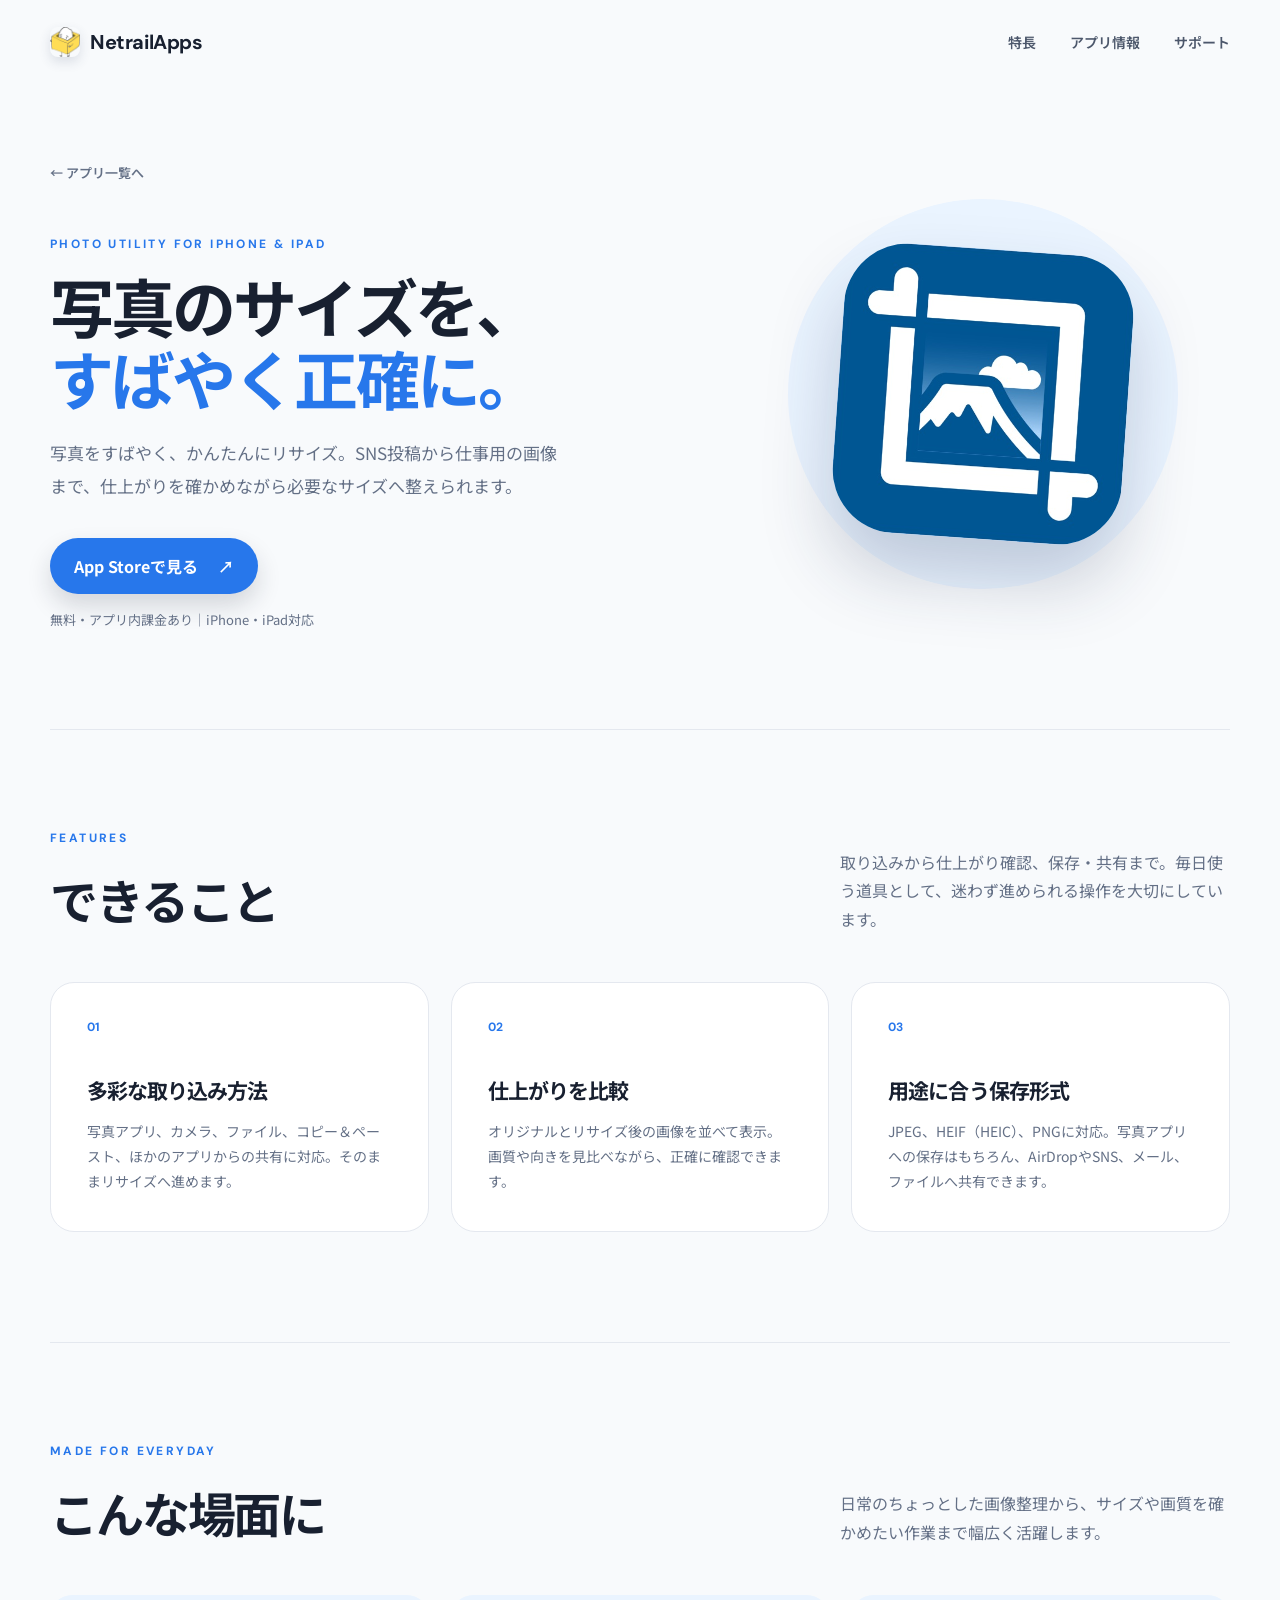
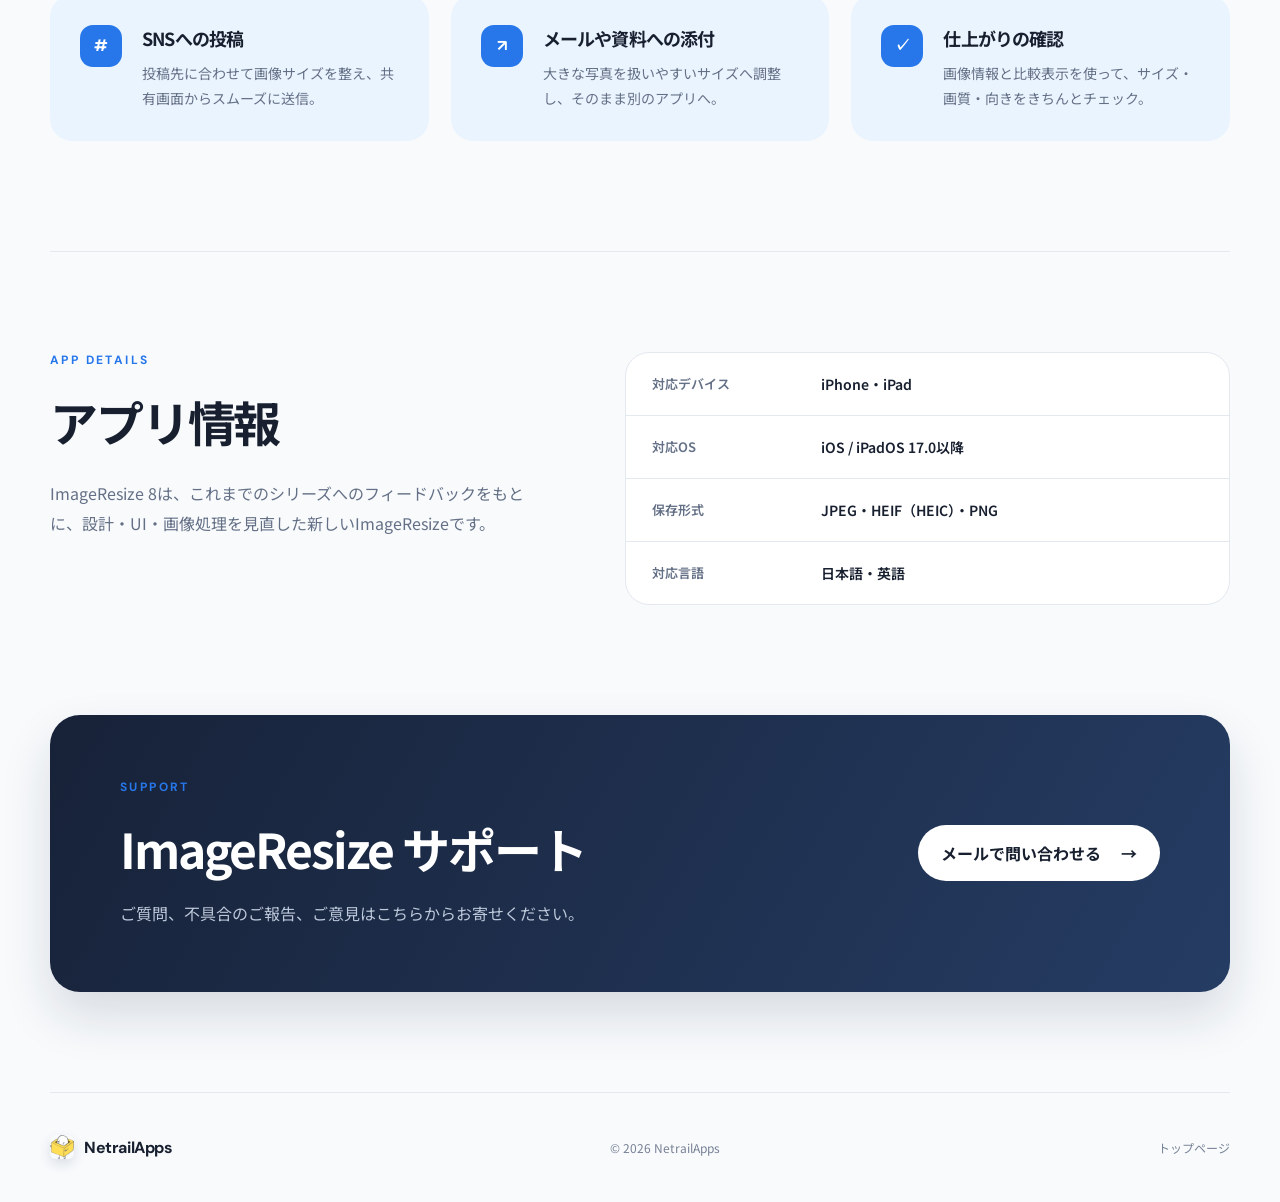
==== imageresize/index.html @ bcb74b43 "初期バージョン" ====
<!doctype html>
<html lang="ja">
  <head>
    <meta charset="utf-8" />
    <meta name="viewport" content="width=device-width, initial-scale=1" />
    <meta name="description" content="ImageResizeの製品情報とサポート。写真をすばやく、かんたんにリサイズできるiPhone・iPadアプリです。" />
    <meta name="theme-color" content="#f8fafc" />
    <title>ImageResize — NetrailApps</title>
    <link rel="icon" href="../favicon.svg" type="image/svg+xml" />
    <link rel="preconnect" href="https://fonts.googleapis.com" />
    <link rel="preconnect" href="https://fonts.gstatic.com" crossorigin />
    <link href="https://fonts.googleapis.com/css2?family=DM+Sans:wght@500;600;700&family=Noto+Sans+JP:wght@400;500;600;700&display=swap" rel="stylesheet" />
    <link rel="stylesheet" href="../css/style.css" />
  </head>
  <body class="product-page product-blue">
    <header class="site-header">
      <a class="brand" href="../" aria-label="NetrailApps トップページ">
        <img class="brand-mark" src="../assets/netrailapps-github-icon.png" alt="" width="256" height="256" />
        <span>NetrailApps</span>
      </a>
      <nav aria-label="ページナビゲーション">
        <a href="#features">特長</a>
        <a href="#details">アプリ情報</a>
        <a href="#support">サポート</a>
      </nav>
    </header>

    <main>
      <section class="product-hero">
        <div class="product-copy">
          <a class="back-link" href="../">← アプリ一覧へ</a>
          <p class="eyebrow">Photo utility for iPhone &amp; iPad</p>
          <h1>写真のサイズを、<br /><span>すばやく正確に。</span></h1>
          <p class="lead">写真をすばやく、かんたんにリサイズ。SNS投稿から仕事用の画像まで、仕上がりを確かめながら必要なサイズへ整えられます。</p>
          <a class="primary-button" href="https://apps.apple.com/jp/app/id596254725" target="_blank" rel="noreferrer">App Storeで見る <span aria-hidden="true">↗</span></a>
          <p class="store-note">無料・アプリ内課金あり｜iPhone・iPad対応</p>
        </div>
        <div class="product-icon-wrap">
          <div class="product-glow"></div>
          <img class="product-icon" src="../assets/imageresize-icon.jpg" alt="ImageResize アプリアイコン" width="512" height="512" />
        </div>
      </section>

      <section class="feature-section" id="features">
        <div class="section-heading">
          <div><p class="eyebrow">Features</p><h2>できること</h2></div>
          <p>取り込みから仕上がり確認、保存・共有まで。毎日使う道具として、迷わず進められる操作を大切にしています。</p>
        </div>
        <div class="feature-grid">
          <article><span>01</span><h3>多彩な取り込み方法</h3><p>写真アプリ、カメラ、ファイル、コピー＆ペースト、ほかのアプリからの共有に対応。そのままリサイズへ進めます。</p></article>
          <article><span>02</span><h3>仕上がりを比較</h3><p>オリジナルとリサイズ後の画像を並べて表示。画質や向きを見比べながら、正確に確認できます。</p></article>
          <article><span>03</span><h3>用途に合う保存形式</h3><p>JPEG、HEIF（HEIC）、PNGに対応。写真アプリへの保存はもちろん、AirDropやSNS、メール、ファイルへ共有できます。</p></article>
        </div>
      </section>

      <section class="usecase-section">
        <div class="section-heading">
          <div><p class="eyebrow">Made for everyday</p><h2>こんな場面に</h2></div>
          <p>日常のちょっとした画像整理から、サイズや画質を確かめたい作業まで幅広く活躍します。</p>
        </div>
        <div class="usecase-grid">
          <article><span aria-hidden="true">#</span><div><h3>SNSへの投稿</h3><p>投稿先に合わせて画像サイズを整え、共有画面からスムーズに送信。</p></div></article>
          <article><span aria-hidden="true">↗</span><div><h3>メールや資料への添付</h3><p>大きな写真を扱いやすいサイズへ調整し、そのまま別のアプリへ。</p></div></article>
          <article><span aria-hidden="true">✓</span><div><h3>仕上がりの確認</h3><p>画像情報と比較表示を使って、サイズ・画質・向きをきちんとチェック。</p></div></article>
        </div>
      </section>

      <section class="details-section" id="details">
        <div><p class="eyebrow">App details</p><h2>アプリ情報</h2><p>ImageResize 8は、これまでのシリーズへのフィードバックをもとに、設計・UI・画像処理を見直した新しいImageResizeです。</p></div>
        <dl class="app-details">
          <div><dt>対応デバイス</dt><dd>iPhone・iPad</dd></div>
          <div><dt>対応OS</dt><dd>iOS / iPadOS 17.0以降</dd></div>
          <div><dt>保存形式</dt><dd>JPEG・HEIF（HEIC）・PNG</dd></div>
          <div><dt>対応言語</dt><dd>日本語・英語</dd></div>
        </dl>
      </section>

      <section class="support-section" id="support">
        <div><p class="eyebrow">Support</p><h2>ImageResize サポート</h2><p>ご質問、不具合のご報告、ご意見はこちらからお寄せください。</p></div>
        <a class="secondary-button" href="mailto:netrailapps@gmail.com?subject=ImageResizeについて">メールで問い合わせる <span aria-hidden="true">→</span></a>
      </section>
    </main>

    <footer>
      <a class="brand footer-brand" href="../"><img class="brand-mark" src="../assets/netrailapps-github-icon.png" alt="" width="256" height="256" /><span>NetrailApps</span></a>
      <p>© 2026 NetrailApps</p>
      <a href="../">トップページ</a>
    </footer>
  </body>
</html>
---- css/style.css ----
:root {
  --ink: #182030;
  --muted: #647086;
  --line: #e4e8ef;
  --blue: #2777eb;
  --purple: #7255df;
  --paper: #f8fafc;
}

* { box-sizing: border-box; }
html { scroll-behavior: smooth; }
body {
  margin: 0;
  color: var(--ink);
  background: var(--paper);
  font-family: "Noto Sans JP", sans-serif;
  -webkit-font-smoothing: antialiased;
}
a { color: inherit; }

.site-header, main, footer { width: min(1180px, calc(100% - 48px)); margin-inline: auto; }
.site-header {
  height: 84px;
  display: flex;
  align-items: center;
  justify-content: space-between;
}
.brand {
  display: inline-flex;
  align-items: center;
  gap: 10px;
  text-decoration: none;
  font-family: "DM Sans", sans-serif;
  font-weight: 700;
  font-size: 20px;
  letter-spacing: -.4px;
}
.brand-mark {
  display: block;
  width: 30px;
  height: 30px;
  border-radius: 8px;
  object-fit: cover;
  box-shadow: 0 5px 12px rgba(52, 66, 96, .14);
}
nav { display: flex; gap: 34px; }
nav a { color: #4c576b; font-size: 14px; font-weight: 600; text-decoration: none; }
nav a:hover { color: var(--blue); }

.hero {
  min-height: 650px;
  display: grid;
  grid-template-columns: .95fr 1.05fr;
  align-items: center;
  padding: 56px 0 92px;
}
.eyebrow {
  margin: 0 0 18px;
  color: var(--blue);
  font-family: "DM Sans", sans-serif;
  font-size: 12px;
  font-weight: 700;
  letter-spacing: .2em;
  text-transform: uppercase;
}
h1, h2, h3 { margin-top: 0; letter-spacing: -.045em; }
h1 { margin-bottom: 24px; font-size: clamp(54px, 6vw, 82px); line-height: 1.12; }
h1 span { color: var(--blue); }
.lead { max-width: 510px; margin: 0 0 36px; color: var(--muted); font-size: 17px; line-height: 1.9; }
.primary-button, .secondary-button {
  display: inline-flex;
  align-items: center;
  gap: 20px;
  border-radius: 999px;
  font-weight: 700;
  text-decoration: none;
  transition: transform .2s ease, box-shadow .2s ease;
}
.primary-button { padding: 16px 24px; color: white; background: var(--ink); box-shadow: 0 12px 25px rgba(23, 32, 48, .16); }
.primary-button:hover, .secondary-button:hover { transform: translateY(-2px); }

.hero-art { position: relative; min-height: 490px; }
.hero-art::before {
  content: "";
  position: absolute;
  width: 410px;
  height: 410px;
  left: 50%; top: 50%;
  border-radius: 50%;
  background: radial-gradient(circle at 40% 35%, #eef6ff, #e6e4fb 70%);
  transform: translate(-50%, -50%);
  filter: drop-shadow(0 30px 40px rgba(72, 83, 142, .1));
}
.orbit { position: absolute; border: 1px solid rgba(74, 101, 174, .13); border-radius: 50%; }
.orbit-one { inset: 27px 55px 48px 55px; transform: rotate(-14deg); }
.orbit-two { inset: 65px 18px 10px 90px; transform: rotate(23deg); }
.phone {
  position: absolute;
  width: 205px;
  height: 410px;
  padding: 9px;
  border: 3px solid #172033;
  border-radius: 39px;
  background: #fff;
  box-shadow: 0 35px 55px rgba(31, 40, 80, .25);
}
.phone::before { content: ""; position: absolute; z-index: 2; top: 15px; left: 50%; width: 60px; height: 17px; border-radius: 12px; background: #172033; transform: translateX(-50%); }
.phone-back { left: 21%; top: 64px; transform: rotate(-13deg); }
.phone-front { left: 49%; top: 18px; transform: rotate(9deg); }
.phone-screen { position: relative; width: 100%; height: 100%; overflow: hidden; border-radius: 28px; background: #edf2f8; }
.landscape { background: linear-gradient(#79c8ef 0 54%, #f8c883 54%); }
.sun { position: absolute; top: 68px; right: 35px; width: 43px; height: 43px; border-radius: 50%; background: #fff3ae; box-shadow: 0 0 30px #fff3ae; }
.hill { position: absolute; width: 290px; height: 190px; border-radius: 50%; }
.hill-one { left: -105px; bottom: -55px; background: #5fa890; transform: rotate(12deg); }
.hill-two { right: -145px; bottom: -38px; background: #377c75; transform: rotate(-9deg); }
.mosaic { display: grid; grid-template-columns: 1fr 1fr; gap: 6px; padding: 6px; background: #fff; }
.mosaic i { border-radius: 11px; background: linear-gradient(145deg, #fb95ae, #f6c878); }
.mosaic i:nth-child(2) { background: linear-gradient(145deg, #70cfc6, #4c8bbf); }
.mosaic i:nth-child(3) { background: linear-gradient(145deg, #818ae4, #d6a4e6); }
.mosaic i:nth-child(4) { background: linear-gradient(145deg, #efb95a, #e67a6c); }
.spark { position: absolute; color: #ffc652; font-size: 34px; filter: drop-shadow(0 6px 8px rgba(222, 160, 36, .2)); }
.spark-one { left: 8%; top: 90px; }.spark-two { right: 5%; bottom: 80px; color: #7d69e5; font-size: 26px; }

.apps-section { padding: 105px 0 110px; border-top: 1px solid var(--line); }
.section-heading { display: flex; justify-content: space-between; align-items: end; gap: 30px; margin-bottom: 48px; }
.section-heading h2, .support-section h2 { margin-bottom: 0; font-size: clamp(34px, 4vw, 48px); }
.section-heading > p { max-width: 390px; margin: 0; color: var(--muted); line-height: 1.8; }
.app-grid { display: grid; grid-template-columns: repeat(2, 1fr); gap: 24px; }
.app-card { min-height: 305px; display: grid; grid-template-columns: 180px 1fr; align-items: center; gap: 35px; padding: 42px; border: 1px solid rgba(36, 50, 79, .05); border-radius: 28px; }
.app-card-blue { background: #edf5ff; }.app-card-purple { background: #f2effd; }
.app-card-green { background: #eaf8f3; }.app-card-orange { background: #fff4e8; }
.app-icon { display: block; width: 150px; height: 150px; border-radius: 35px; object-fit: cover; box-shadow: 0 20px 30px rgba(51, 78, 134, .19); }
.platform { margin: 0 0 7px; color: var(--blue); font-family: "DM Sans", sans-serif; font-size: 11px; font-weight: 700; letter-spacing: .12em; text-transform: uppercase; }
.app-card-purple .platform { color: var(--purple); }
.app-card-green .platform { color: #18816e; }.app-card-orange .platform { color: #c5682d; }
.placeholder-icon { display: grid; place-items: center; color: white; font-family: "DM Sans", sans-serif; font-size: 72px; font-weight: 700; }
.picfiler-icon { background: linear-gradient(145deg, #46bea3, #237e86); }
.markground-icon { background: linear-gradient(145deg, #f29a52, #d65b4c); }
.coming-soon { display: inline-block; padding: 5px 9px; border: 1px solid currentColor; border-radius: 999px; line-height: 1; }
.upcoming-card { border-style: dashed; }
.app-info h3 { margin-bottom: 12px; font-family: "DM Sans", sans-serif; font-size: 28px; }
.app-info > p:not(.platform) { margin: 0 0 23px; color: var(--muted); font-size: 14px; line-height: 1.75; }
.app-info a { font-size: 13px; font-weight: 700; text-decoration: none; }
.app-info a:hover { text-decoration: underline; }

.support-section { display: flex; align-items: center; justify-content: space-between; gap: 40px; margin-bottom: 100px; padding: 64px 70px; border-radius: 30px; color: white; background: linear-gradient(120deg, #172238, #253c63); box-shadow: 0 24px 50px rgba(24, 37, 63, .14); }
.support-section .eyebrow { color: #8abaff; }
.support-section h2 { margin-bottom: 16px; }
.support-section p:last-child { max-width: 570px; margin-bottom: 0; color: #bdc8da; line-height: 1.8; }
.secondary-button { flex: none; padding: 16px 23px; color: var(--ink); background: white; }
.secondary-button:hover { box-shadow: 0 12px 24px rgba(0,0,0,.18); }

footer { min-height: 110px; display: flex; align-items: center; justify-content: space-between; border-top: 1px solid var(--line); color: #778195; font-size: 12px; }
.footer-brand { color: var(--ink); font-size: 16px; }.footer-brand .brand-mark { width: 24px; height: 24px; border-radius: 6px; }
footer > a:last-child { text-decoration: none; } footer > a:last-child:hover { color: var(--blue); }
.footer-links { display: flex; gap: 22px; }
.footer-links a { text-decoration: none; }
.footer-links a:hover { color: var(--blue); }

/* Product pages */
.product-page { --product-color: var(--blue); --product-soft: #eaf4ff; }
.product-page.product-purple { --product-color: var(--purple); --product-soft: #f1edff; }
.product-page.product-green { --product-color: #18816e; --product-soft: #e3f6f1; }
.product-page.product-orange { --product-color: #c5682d; --product-soft: #fff0df; }
.product-page .eyebrow, .product-page h1 span { color: var(--product-color); }
.product-page .primary-button { background: var(--product-color); }
.store-note { margin: 16px 0 0; color: var(--muted); font-size: 13px; }
.product-hero {
  min-height: 610px;
  display: grid;
  grid-template-columns: 1fr .8fr;
  align-items: center;
  gap: 70px;
  padding: 75px 0 100px;
}
.product-copy { position: relative; z-index: 1; }
.back-link { display: inline-block; margin-bottom: 54px; color: var(--muted); font-size: 13px; font-weight: 600; text-decoration: none; }
.back-link:hover { color: var(--product-color); }
.product-hero h1 { font-size: clamp(48px, 5vw, 72px); }
.product-icon-wrap { position: relative; display: grid; min-height: 440px; place-items: center; }
.product-glow { position: absolute; width: 390px; height: 390px; border-radius: 50%; background: var(--product-soft); }
.product-icon { position: relative; width: min(290px, 68vw); height: auto; border-radius: 64px; box-shadow: 0 38px 70px rgba(32, 47, 82, .22); transform: rotate(4deg); }
.product-icon.placeholder-icon { aspect-ratio: 1; font-size: 140px; }
.status-pill { display: inline-flex; padding: 13px 23px; border: 1px solid var(--product-color); border-radius: 999px; color: var(--product-color); font-size: 13px; font-weight: 700; }
.preview-section { margin-bottom: 110px; padding: 72px; border: 1px dashed var(--line); border-radius: 28px; text-align: center; background: #fff; }
.preview-section h2 { margin-bottom: 18px; font-size: clamp(32px, 4vw, 44px); }
.preview-section > p:last-child { max-width: 650px; margin: 0 auto; color: var(--muted); line-height: 1.9; }
.feature-section { padding: 100px 0 110px; border-top: 1px solid var(--line); }
.feature-grid { display: grid; grid-template-columns: repeat(3, 1fr); gap: 22px; }
.feature-grid article { padding: 36px; border: 1px solid var(--line); border-radius: 24px; background: #fff; }
.feature-grid article > span { display: block; margin-bottom: 40px; color: var(--product-color); font-family: "DM Sans", sans-serif; font-size: 12px; font-weight: 700; }
.feature-grid h3 { margin-bottom: 14px; font-size: 21px; }
.feature-grid p { margin: 0; color: var(--muted); font-size: 14px; line-height: 1.8; }
.usecase-section { padding: 100px 0 110px; border-top: 1px solid var(--line); }
.usecase-grid { display: grid; grid-template-columns: repeat(3, 1fr); gap: 22px; }
.usecase-grid article { display: flex; gap: 20px; padding: 30px; border-radius: 22px; background: var(--product-soft); }
.usecase-grid article > span { display: grid; flex: 0 0 42px; width: 42px; height: 42px; place-items: center; border-radius: 13px; color: white; background: var(--product-color); font-family: "DM Sans", sans-serif; font-weight: 700; }
.usecase-grid h3 { margin-bottom: 10px; font-size: 18px; }
.usecase-grid p { margin: 0; color: var(--muted); font-size: 14px; line-height: 1.8; }
.recovery-note { margin: 24px 0 0; padding: 20px 24px; border: 1px solid color-mix(in srgb, var(--product-color) 18%, transparent); border-radius: 16px; color: var(--muted); background: white; font-size: 14px; line-height: 1.8; }
.recovery-note strong { color: var(--ink); }
.details-section { display: grid; grid-template-columns: .9fr 1.1fr; gap: 80px; align-items: start; padding: 100px 0 110px; border-top: 1px solid var(--line); }
.details-section h2 { margin-bottom: 22px; font-size: clamp(34px, 4vw, 48px); }
.details-section > div > p:last-child { margin: 0; color: var(--muted); line-height: 1.9; }
.app-details { margin: 0; border: 1px solid var(--line); border-radius: 24px; overflow: hidden; background: white; }
.app-details div { display: grid; grid-template-columns: 145px 1fr; gap: 24px; padding: 21px 26px; border-bottom: 1px solid var(--line); }
.app-details div:last-child { border-bottom: 0; }
.app-details dt { color: var(--muted); font-size: 13px; font-weight: 600; }
.app-details dd { margin: 0; font-size: 14px; font-weight: 600; }

/* Privacy policy */
.policy-document { width: min(840px, 100%); margin: 0 auto; padding: 82px 0 120px; }
.policy-heading { margin-bottom: 76px; }
.policy-heading .back-link { margin-bottom: 58px; }
.policy-heading h1 { margin-bottom: 28px; font-size: clamp(42px, 6vw, 66px); line-height: 1.2; }
.policy-heading > p:last-child { margin: 28px 0 0; color: var(--muted); font-size: 16px; line-height: 2; }
.policy-date { display: inline-flex; margin: 0; padding: 9px 14px; border-radius: 999px; color: var(--product-color); background: var(--product-soft); font-size: 13px; font-weight: 600; }
.policy-content { padding: 8px 64px 16px; border: 1px solid var(--line); border-radius: 30px; background: #fff; box-shadow: 0 24px 60px rgba(27, 46, 69, .06); }
.policy-content section { padding: 52px 0; border-bottom: 1px solid var(--line); scroll-margin-top: 24px; }
.policy-content section:last-child { border-bottom: 0; }
.policy-content h2 { margin-bottom: 24px; font-size: clamp(22px, 3vw, 28px); line-height: 1.5; letter-spacing: -.025em; }
.policy-content h2 span { display: block; margin-bottom: 8px; color: var(--product-color); font-family: "DM Sans", sans-serif; font-size: 12px; letter-spacing: .16em; }
.policy-content p, .policy-content li { color: #505d70; font-size: 16px; line-height: 2; }
.policy-content p { margin: 0 0 18px; }
.policy-content p:last-child { margin-bottom: 0; }
.policy-content ul { margin: 22px 0 26px; padding: 22px 24px 22px 48px; border-radius: 18px; background: var(--product-soft); }
.policy-content li + li { margin-top: 5px; }
.contact-details { margin: 28px 0 0; border-radius: 18px; background: var(--product-soft); }
.contact-details div { display: grid; grid-template-columns: 150px 1fr; gap: 20px; padding: 18px 22px; border-bottom: 1px solid rgba(24, 129, 110, .12); }
.contact-details div:last-child { border-bottom: 0; }
.contact-details dt { color: var(--muted); font-size: 14px; font-weight: 600; }
.contact-details dd { margin: 0; font-size: 15px; font-weight: 600; overflow-wrap: anywhere; }
.contact-details a { color: var(--product-color); }

@media (max-width: 900px) {
  .hero { grid-template-columns: 1fr; padding-top: 70px; text-align: center; }
  .hero-copy { position: relative; z-index: 3; }.lead { margin-inline: auto; }
  .hero-art { min-height: 510px; margin-top: 35px; }
  .app-grid { grid-template-columns: 1fr; }
  .app-card { grid-template-columns: 180px 1fr; }
  .product-hero { grid-template-columns: 1fr; gap: 30px; padding-top: 60px; text-align: center; }
  .product-hero .lead { margin-inline: auto; }
  .product-icon-wrap { min-height: 390px; order: -1; }
  .back-link { margin-bottom: 35px; }
  .feature-grid { grid-template-columns: 1fr; }
  .usecase-grid { grid-template-columns: 1fr; }
  .details-section { grid-template-columns: 1fr; gap: 40px; }
}
@media (max-width: 620px) {
  .site-header, main, footer { width: min(100% - 32px, 1180px); }
  .site-header { height: 72px; } nav { gap: 18px; } nav a { font-size: 13px; }
  .hero { min-height: auto; padding: 56px 0 68px; }
  h1 { font-size: 50px; }.lead { font-size: 15px; }
  .hero-art { min-height: 390px; transform: scale(.85); margin: 0 -30px -40px; }
  .phone { width: 170px; height: 340px; border-radius: 33px; }
  .phone-screen { border-radius: 23px; }.phone-back { left: 12%; }.phone-front { left: 47%; }
  .hero-art::before { width: 340px; height: 340px; }
  .apps-section { padding: 78px 0; }.section-heading { display: block; }.section-heading > p { margin-top: 18px; }
  .app-card { grid-template-columns: 1fr; gap: 28px; padding: 34px 28px; text-align: center; }
  .app-icon { width: 130px; height: 130px; margin-inline: auto; border-radius: 30px; }
  .support-section { align-items: flex-start; flex-direction: column; margin-bottom: 70px; padding: 45px 30px; }
  .product-hero { padding: 35px 0 75px; }
  .product-icon-wrap { min-height: 310px; }
  .product-glow { width: 290px; height: 290px; }
  .product-icon { width: 210px; border-radius: 47px; }
  .product-icon.placeholder-icon { font-size: 100px; }
  .product-hero h1 { font-size: 43px; }
  .preview-section { margin-bottom: 80px; padding: 48px 25px; }
  .feature-section { padding: 75px 0 80px; }
  .usecase-section, .details-section { padding: 75px 0 80px; }
  .feature-grid article { padding: 30px; }
  .usecase-grid article { padding: 26px; }
  .app-details div { grid-template-columns: 1fr; gap: 6px; }
  .policy-document { padding: 48px 0 80px; }
  .policy-heading { margin-bottom: 48px; }
  .policy-heading .back-link { margin-bottom: 38px; }
  .policy-heading h1 { font-size: 39px; }
  .policy-content { padding: 0 24px; border-radius: 22px; }
  .policy-content section { padding: 40px 0; }
  .policy-content p, .policy-content li { font-size: 15px; line-height: 1.9; }
  .policy-content ul { padding: 19px 18px 19px 40px; }
  .contact-details div { grid-template-columns: 1fr; gap: 5px; }
  .footer-links { gap: 14px; }
  footer { flex-wrap: wrap; gap: 16px; padding: 28px 0; }
}
@media (prefers-reduced-motion: reduce) { html { scroll-behavior: auto; } * { transition: none !important; } }
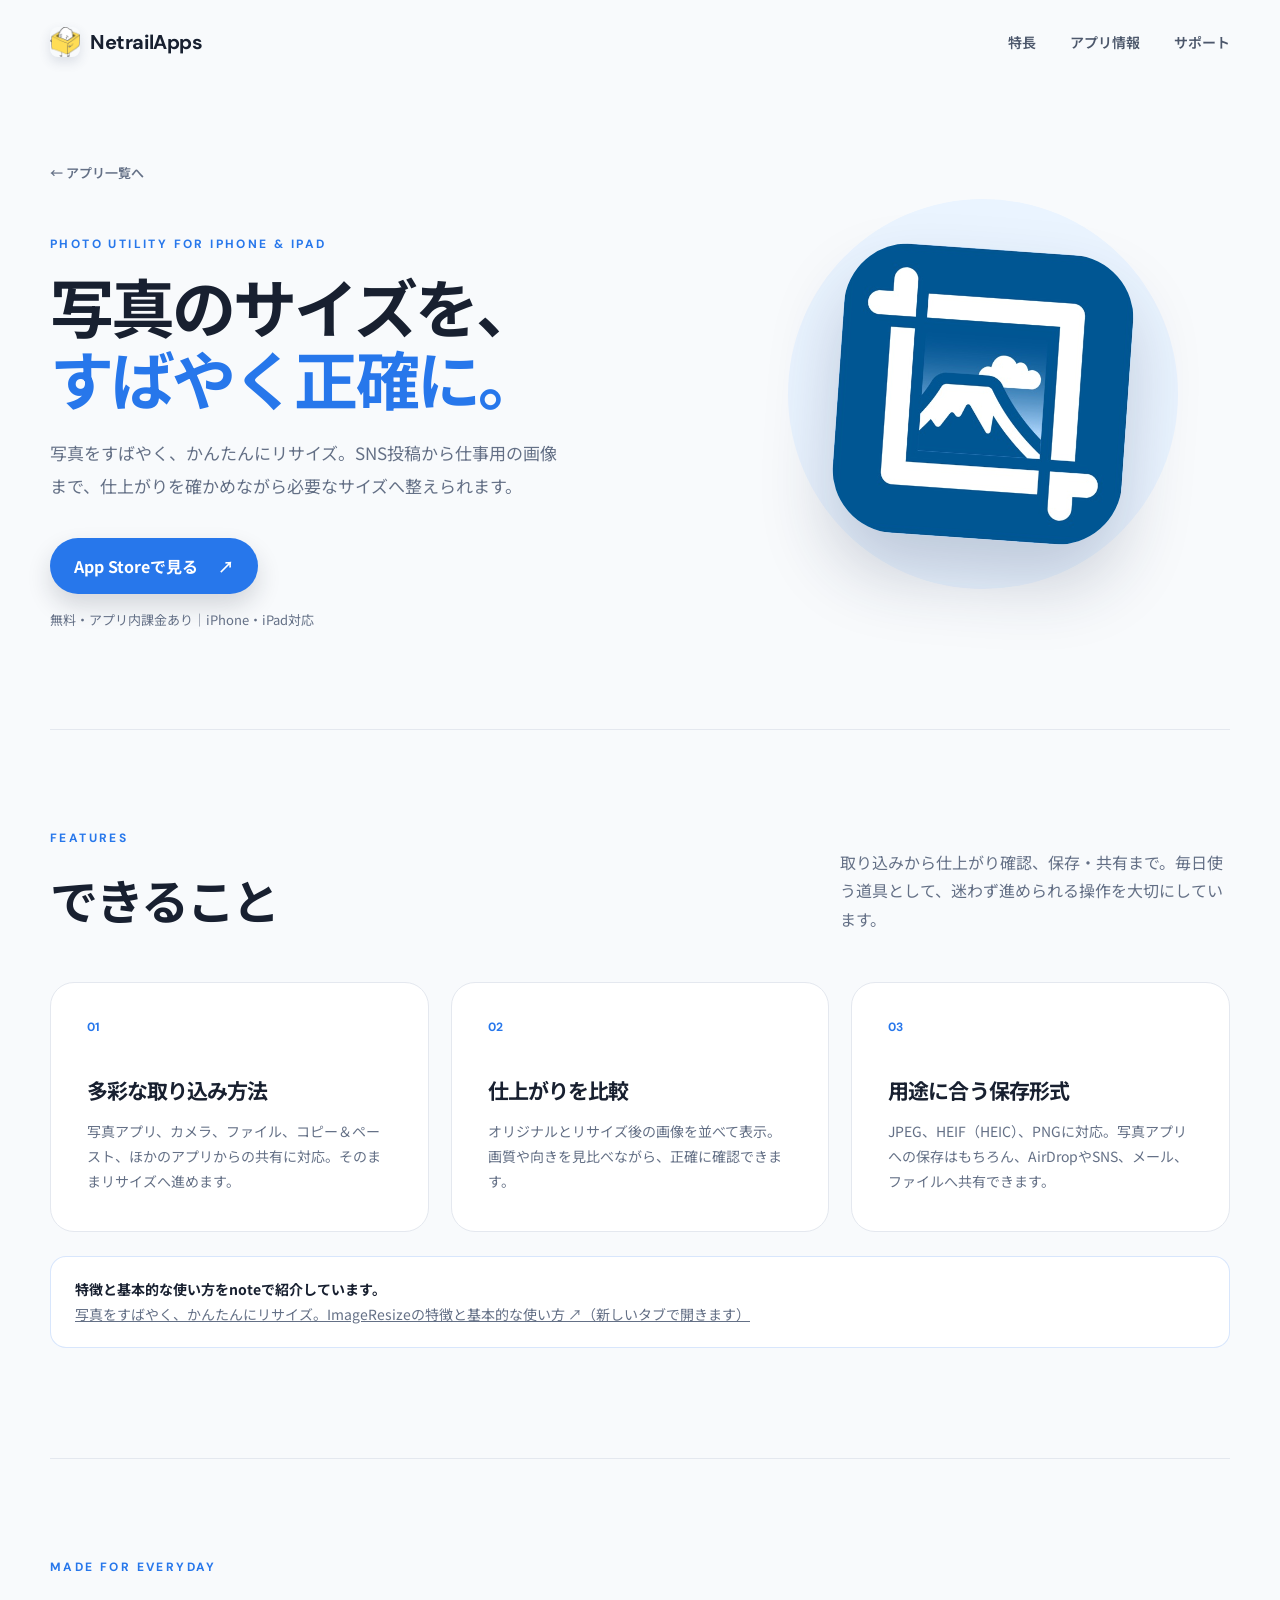
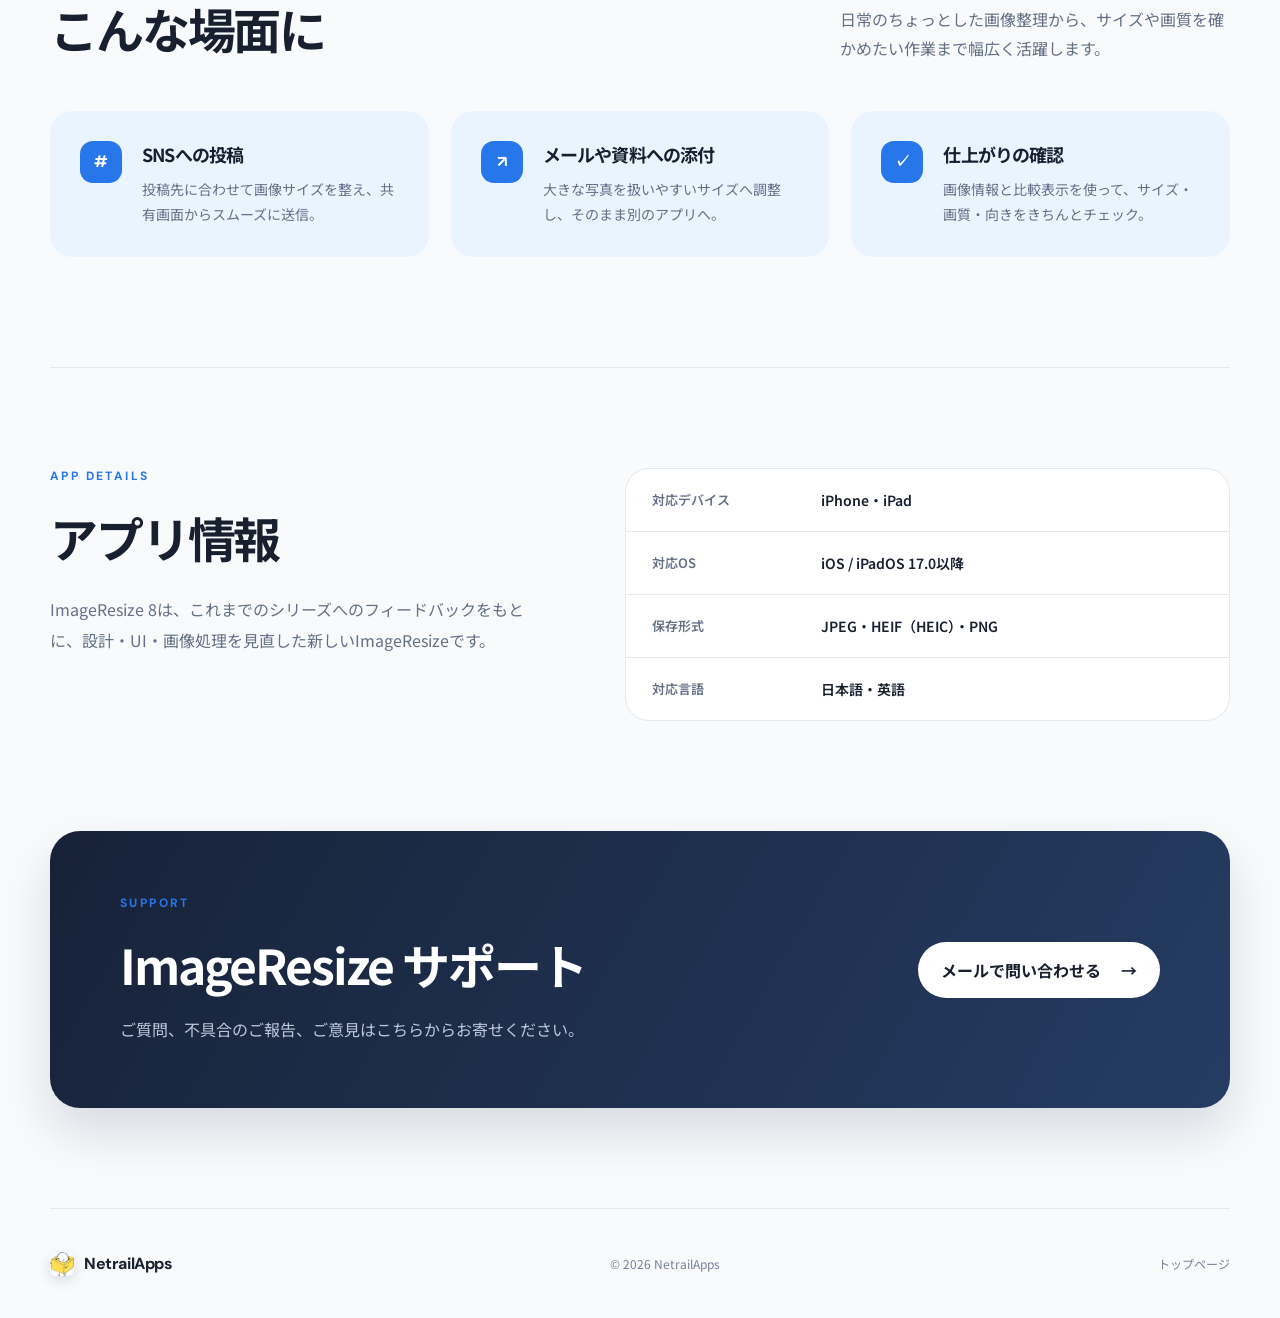
==== commit 678144ca: "PicFilerとImageResizeにnote紹介記事へのリンクを追加" ====
--- a/imageresize/index.html
+++ b/imageresize/index.html
@@ -51,6 +51,7 @@
           <article><span>02</span><h3>仕上がりを比較</h3><p>オリジナルとリサイズ後の画像を並べて表示。画質や向きを見比べながら、正確に確認できます。</p></article>
           <article><span>03</span><h3>用途に合う保存形式</h3><p>JPEG、HEIF（HEIC）、PNGに対応。写真アプリへの保存はもちろん、AirDropやSNS、メール、ファイルへ共有できます。</p></article>
         </div>
+        <p class="recovery-note"><strong>特徴と基本的な使い方をnoteで紹介しています。</strong><br /><a href="https://note.com/kona007/n/nf39aa50a2aaf" target="_blank" rel="noreferrer">写真をすばやく、かんたんにリサイズ。ImageResizeの特徴と基本的な使い方 <span aria-hidden="true">↗</span>（新しいタブで開きます）</a></p>
       </section>
 
       <section class="usecase-section">
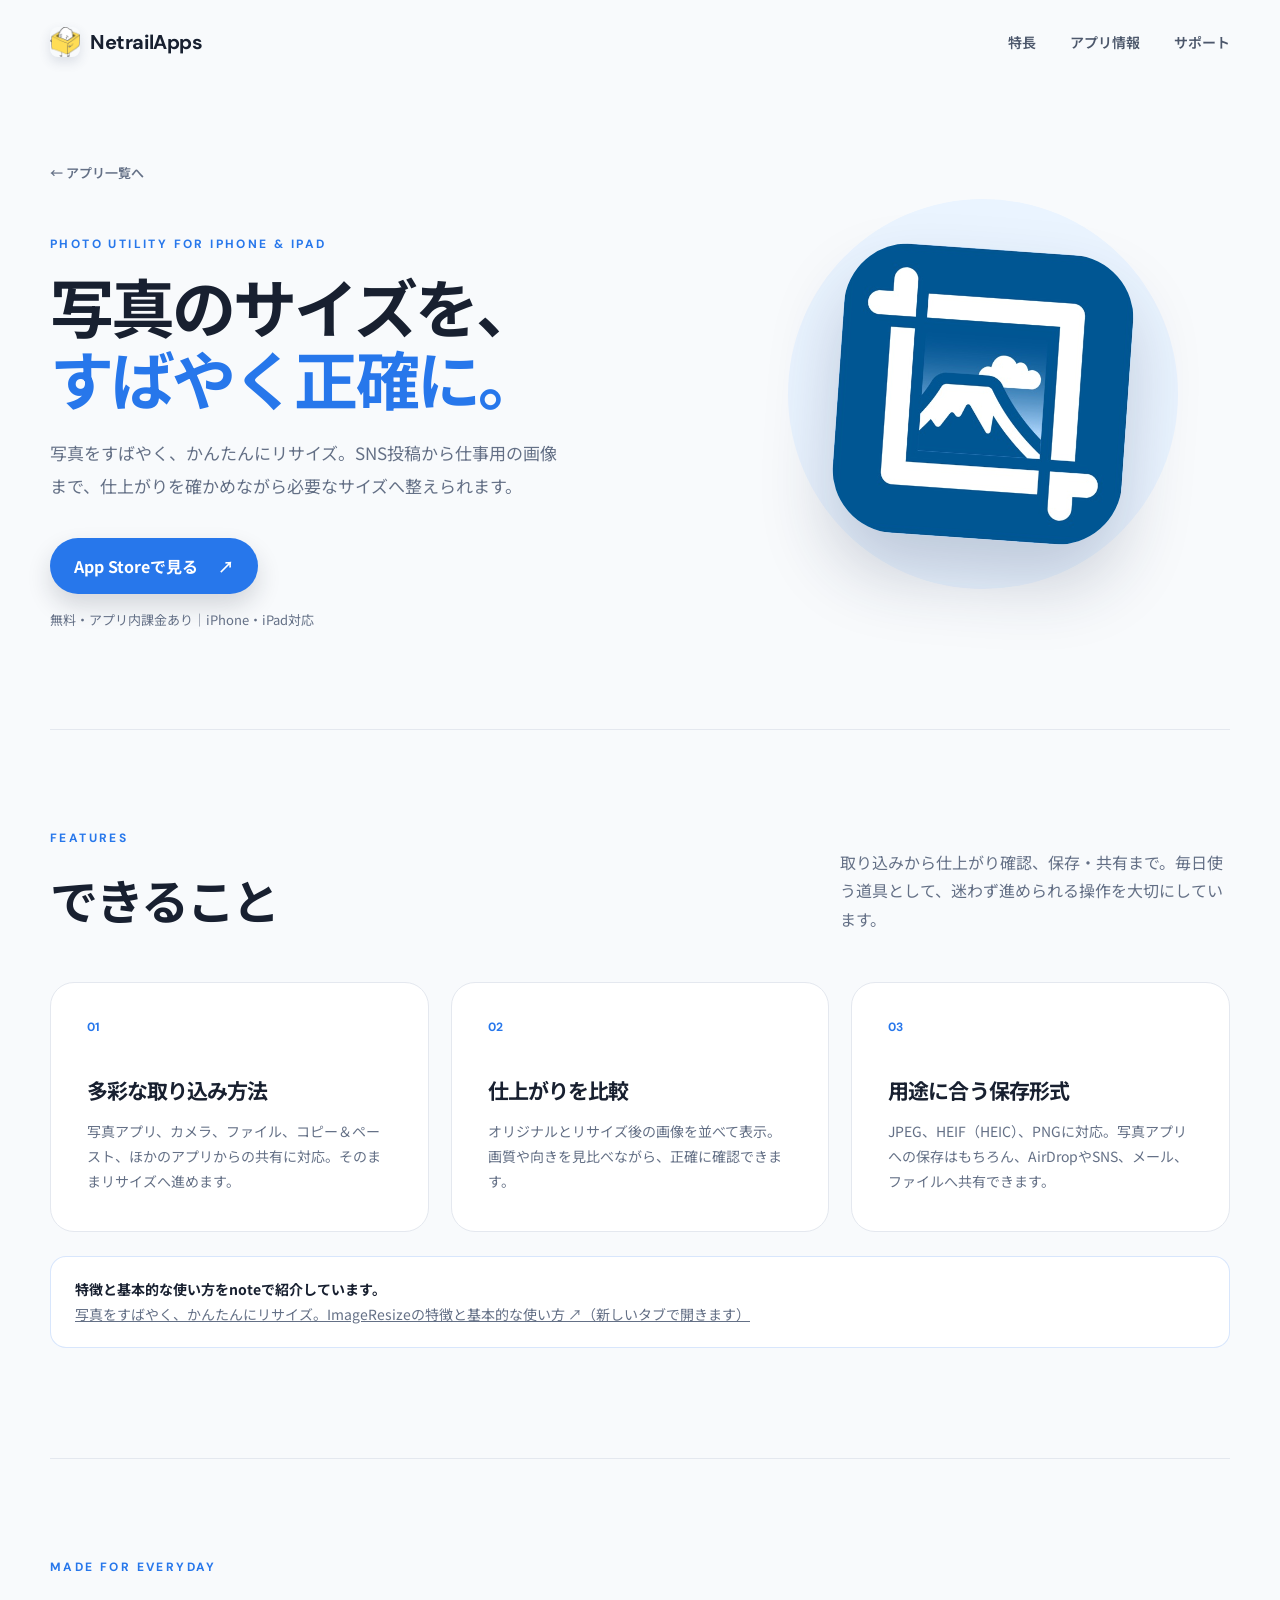
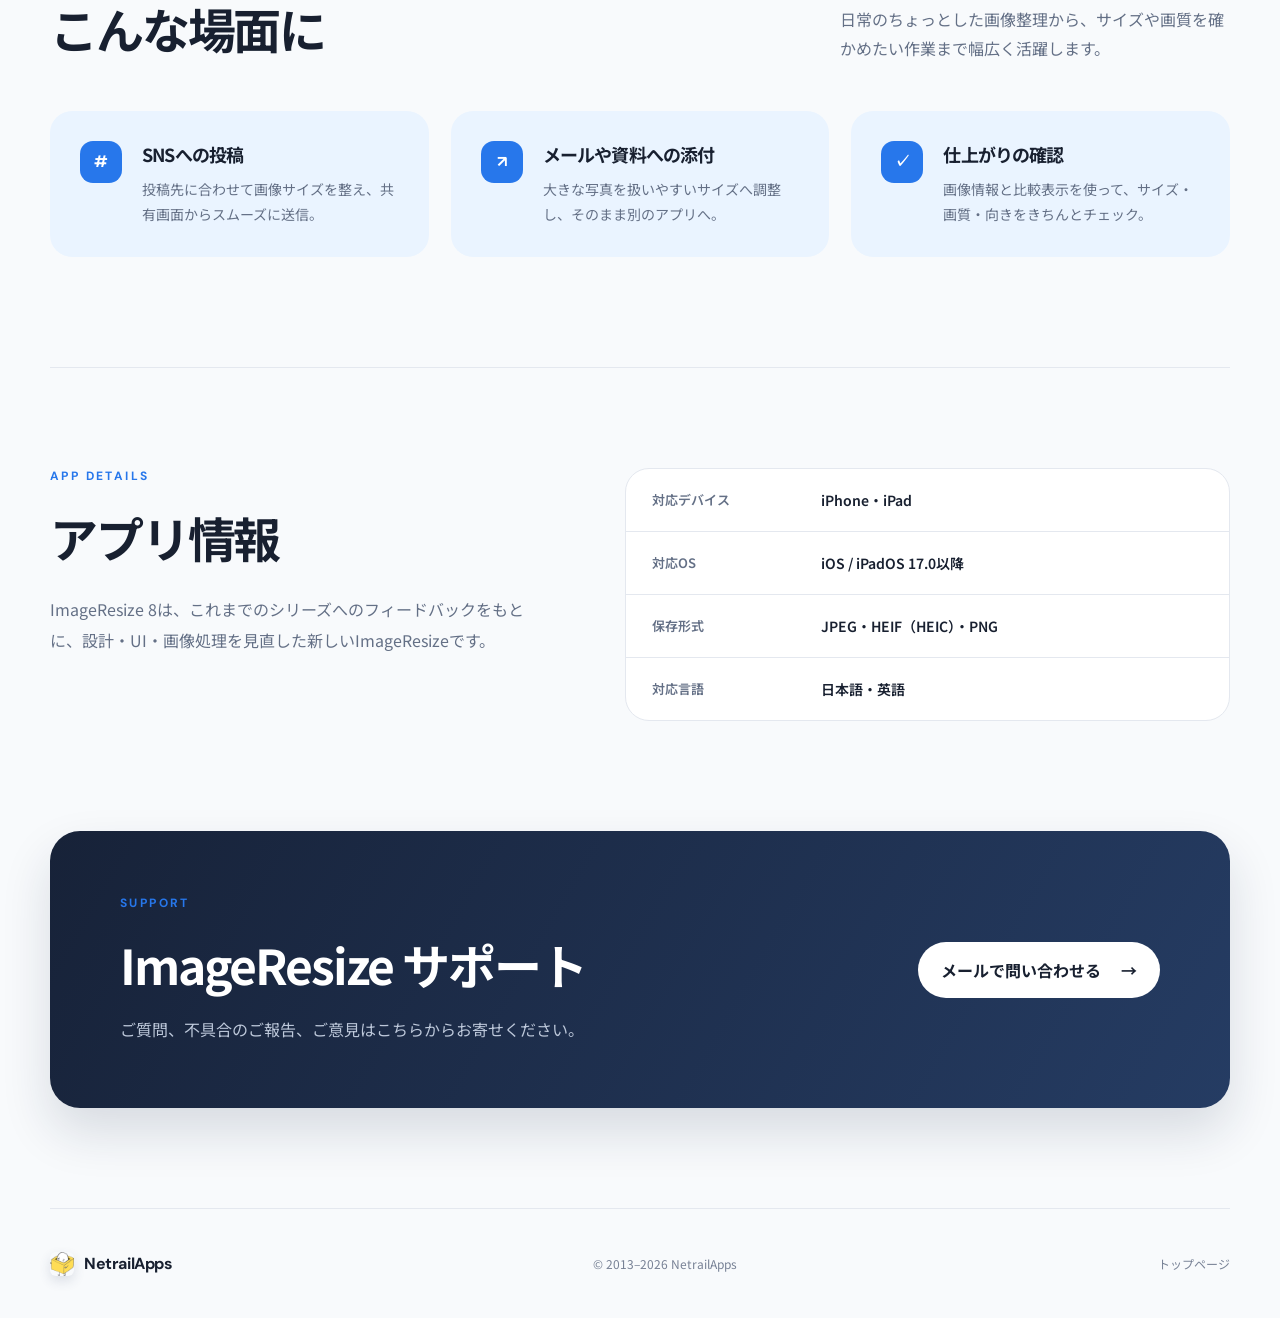
==== commit ba577b10: "著作権表記に開始年2013年を追加" ====
--- a/imageresize/index.html
+++ b/imageresize/index.html
@@ -84,7 +84,7 @@
 
     <footer>
       <a class="brand footer-brand" href="../"><img class="brand-mark" src="../assets/netrailapps-github-icon.png" alt="" width="256" height="256" /><span>NetrailApps</span></a>
-      <p>© 2026 NetrailApps</p>
+      <p>© 2013–2026 NetrailApps</p>
       <a href="../">トップページ</a>
     </footer>
   </body>
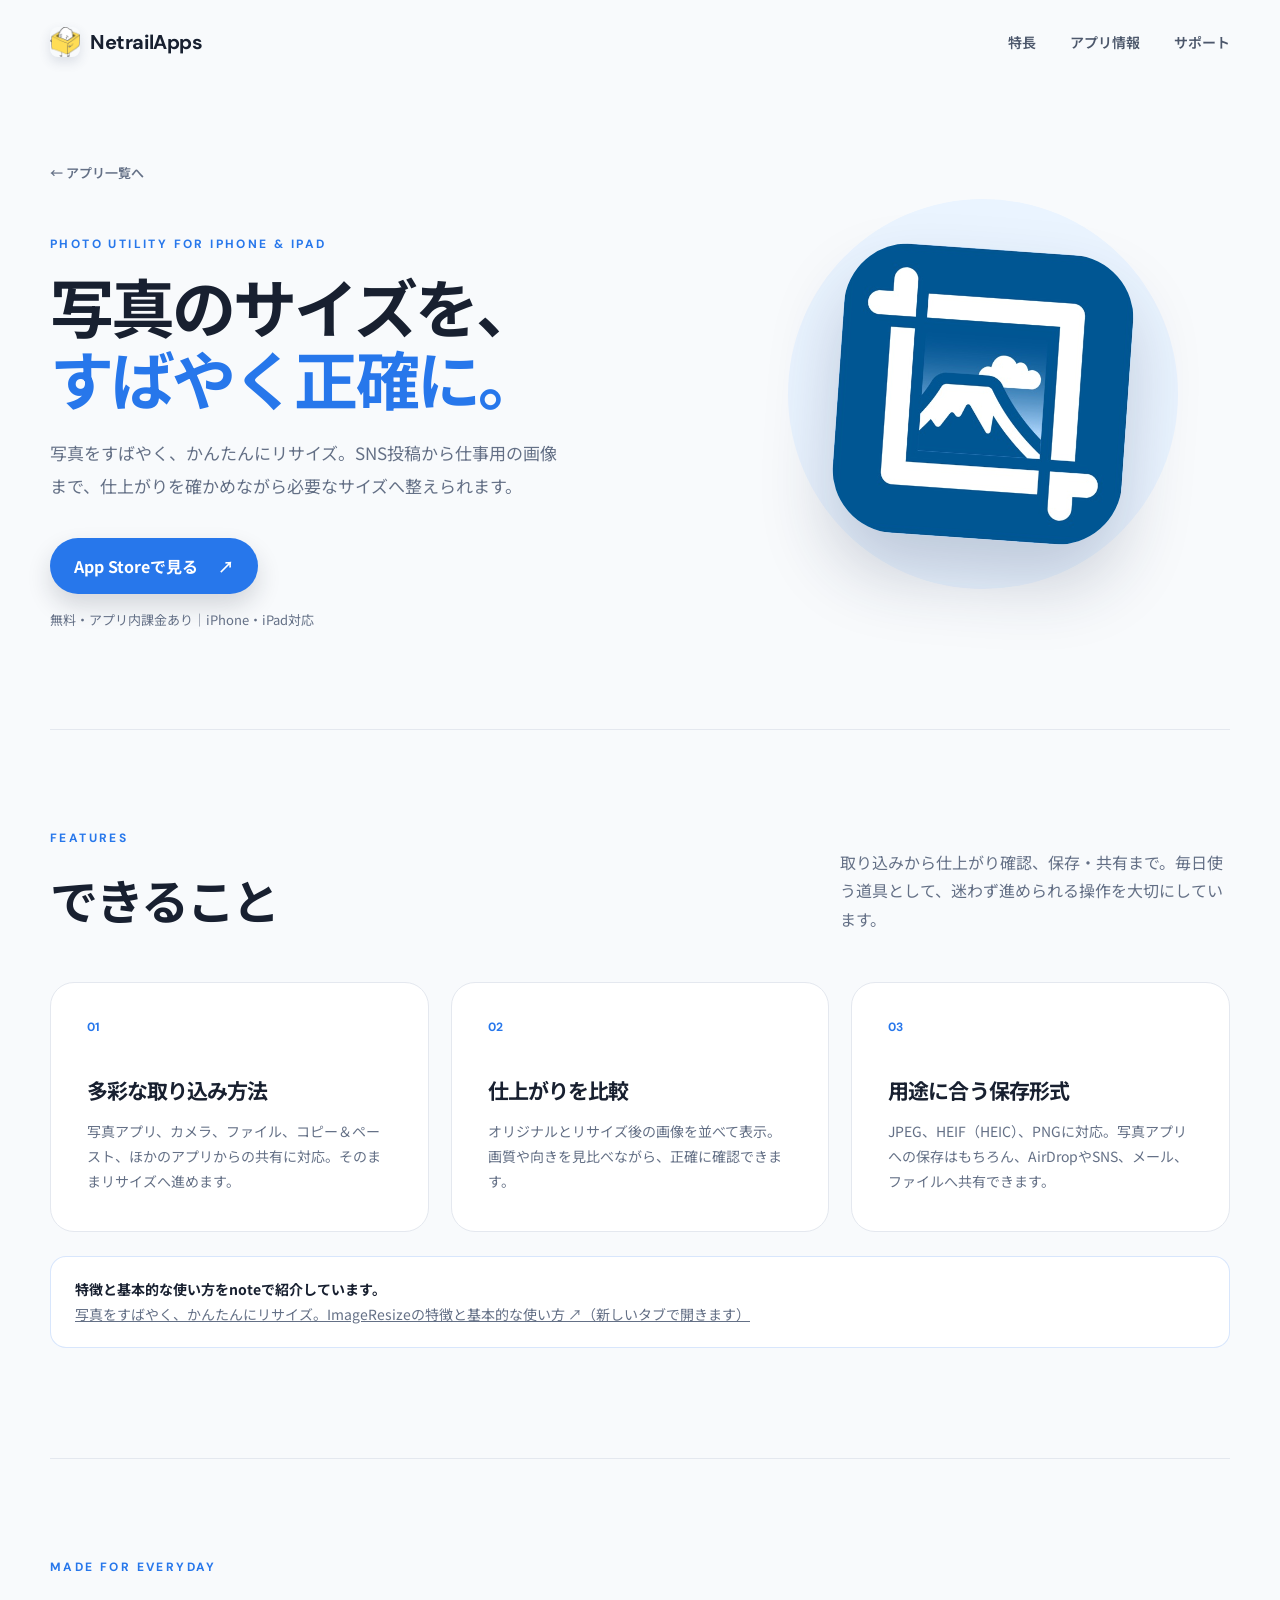
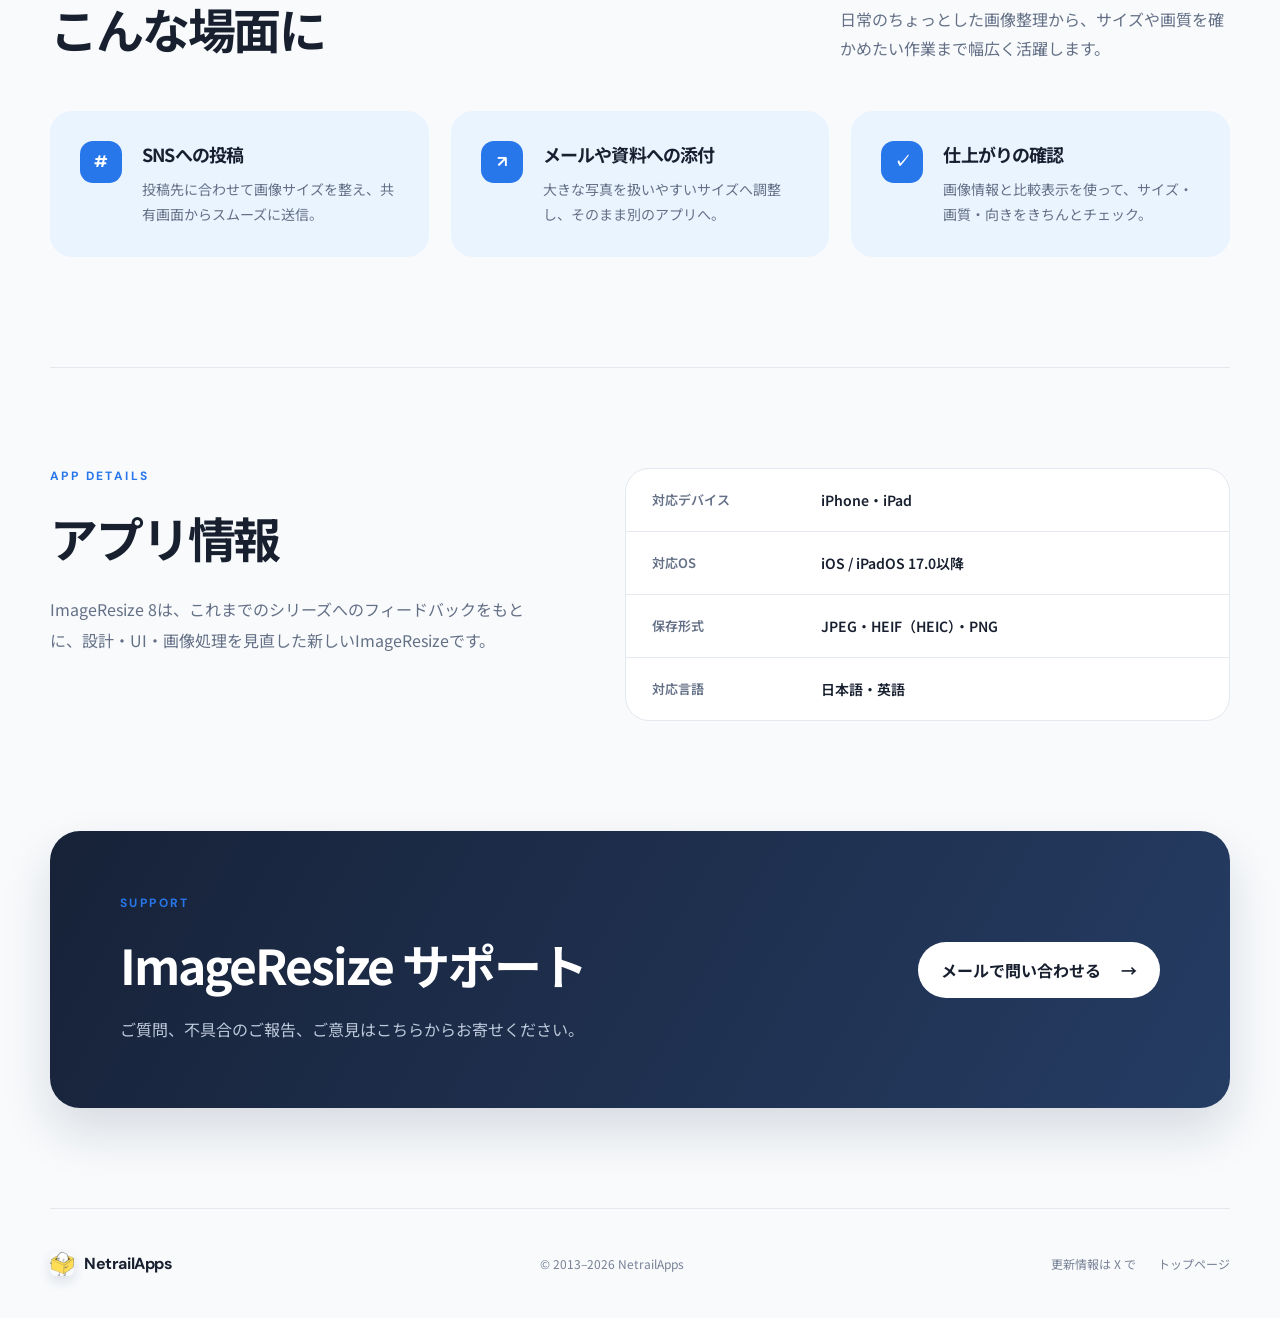
==== commit 2df1aa6c: "フッターにXの更新情報リンクを追加" ====
--- a/imageresize/index.html
+++ b/imageresize/index.html
@@ -85,7 +85,7 @@
     <footer>
       <a class="brand footer-brand" href="../"><img class="brand-mark" src="../assets/netrailapps-github-icon.png" alt="" width="256" height="256" /><span>NetrailApps</span></a>
       <p>© 2013–2026 NetrailApps</p>
-      <a href="../">トップページ</a>
+      <div class="footer-links"><a href="https://x.com/NetrailApps" aria-label="NetrailAppsの更新情報をXで見る">更新情報は X で</a><a href="../">トップページ</a></div>
     </footer>
   </body>
 </html>
